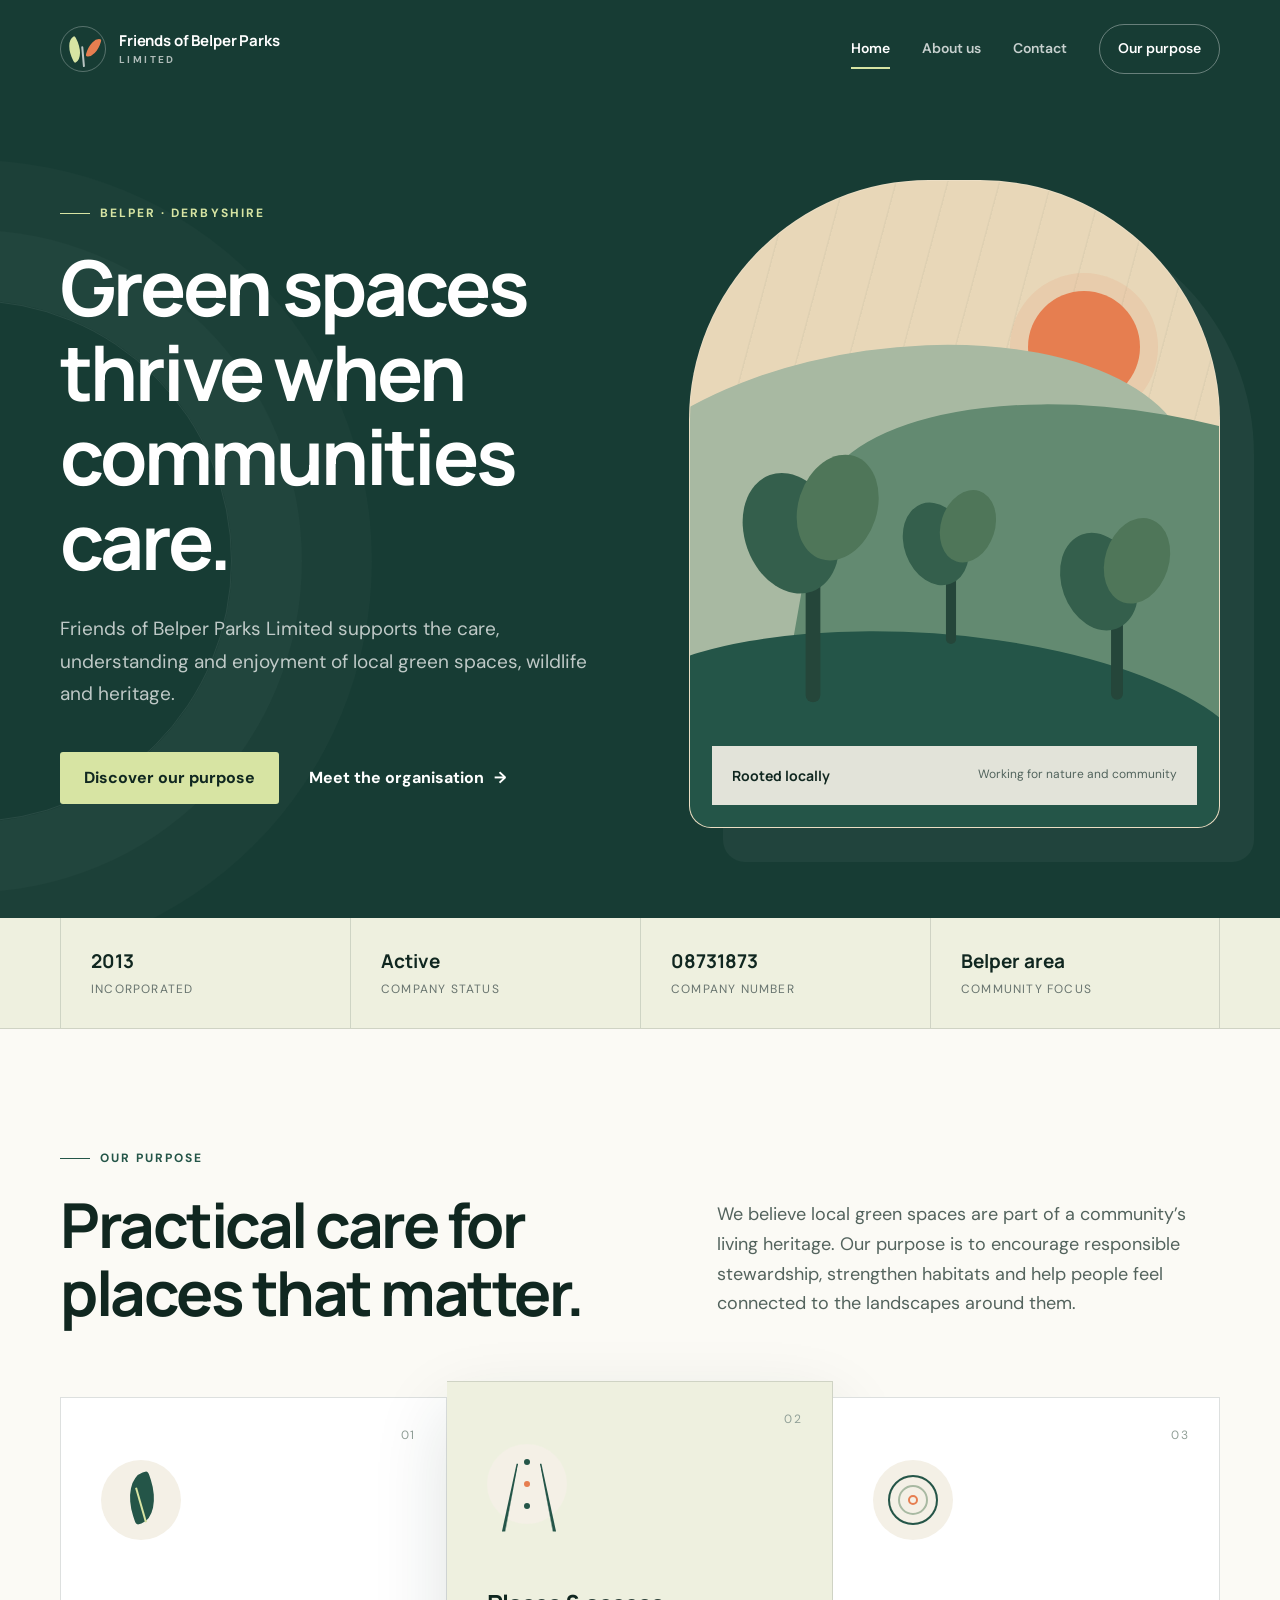
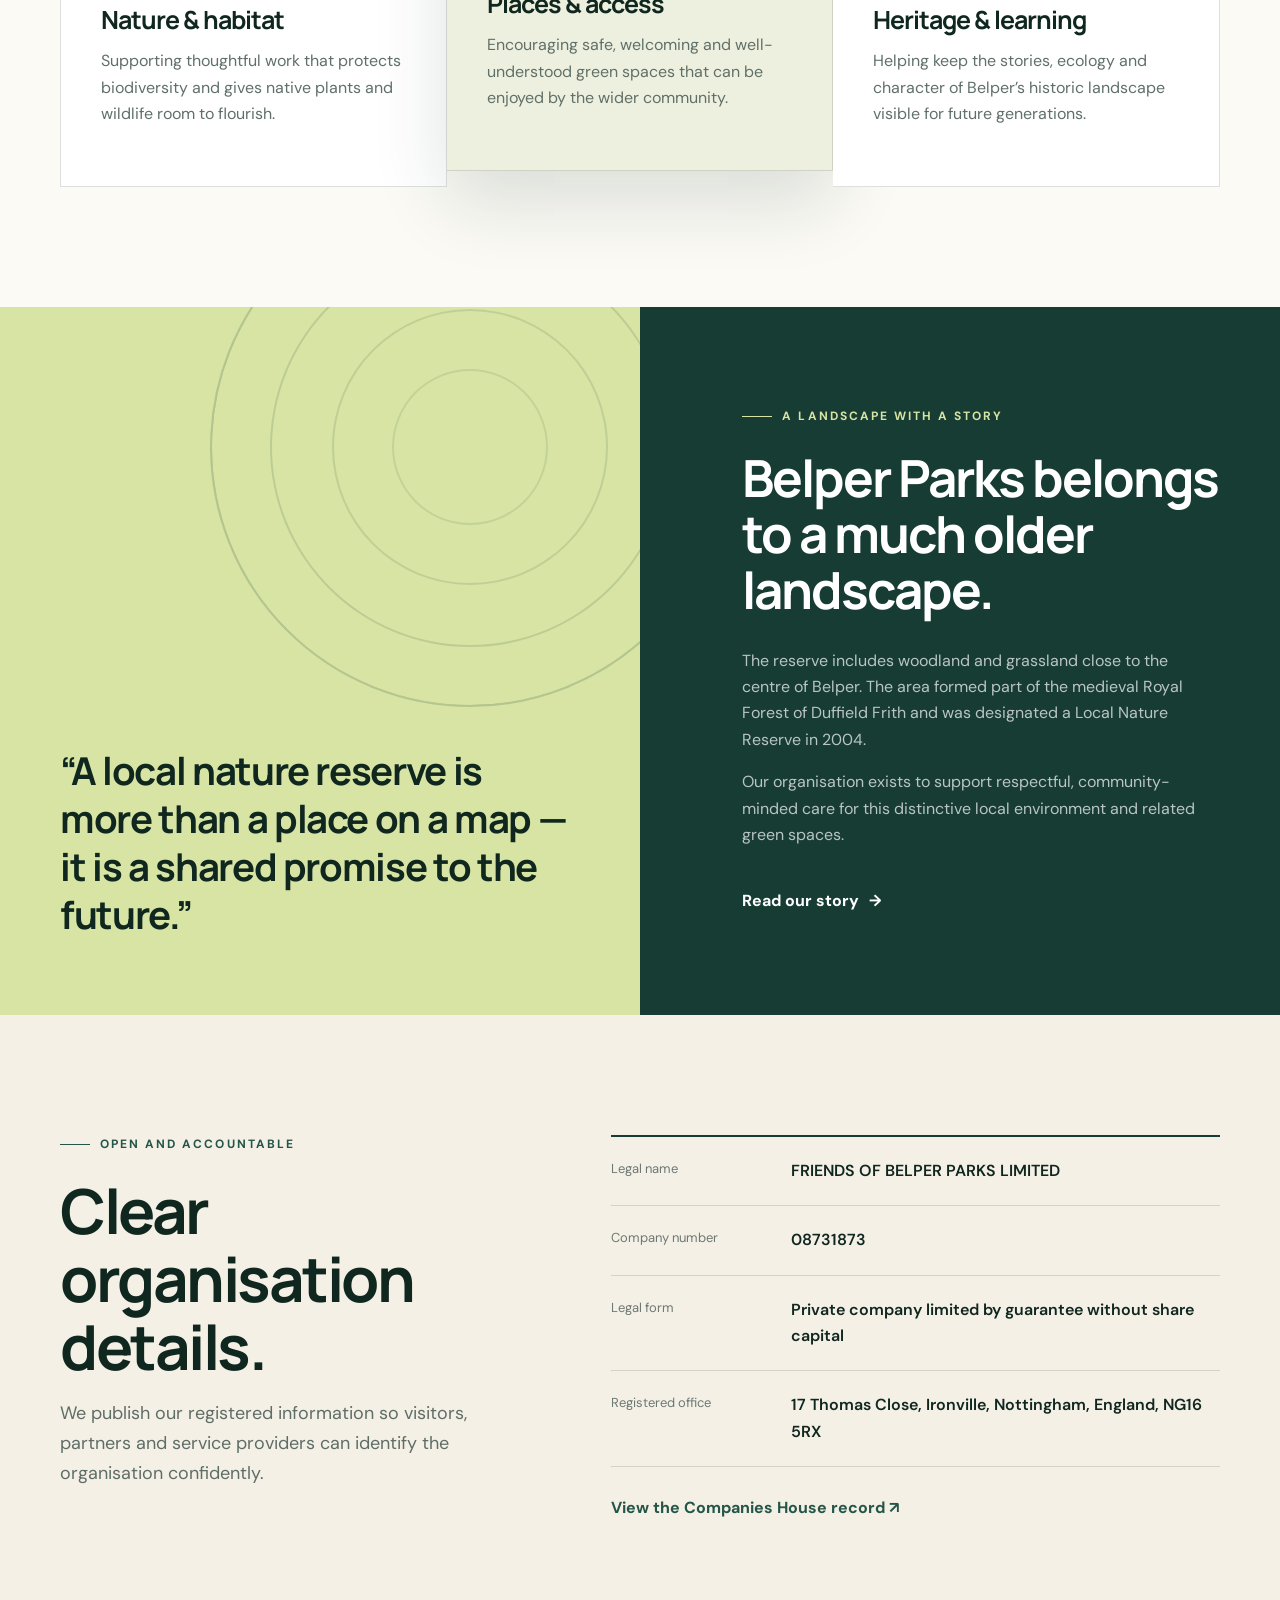
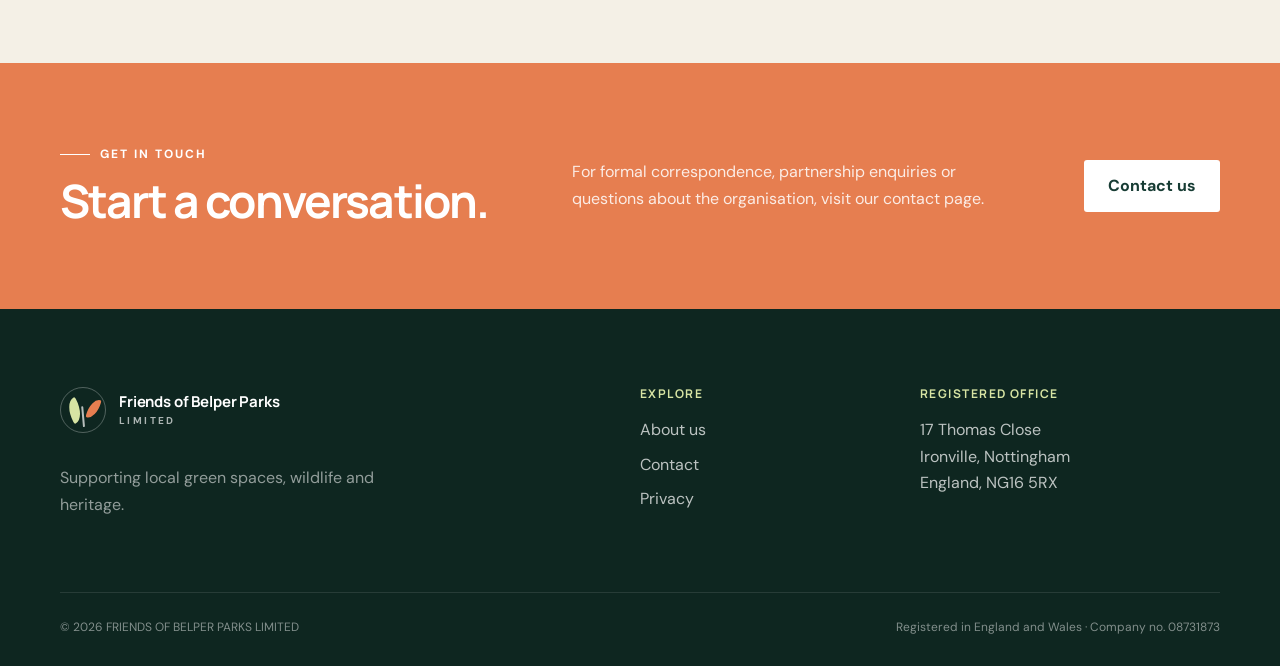
==== index.html @ 8a10a238 "Launch Friends of Belper Parks website" ====
<!doctype html>
<html lang="en">
  <head>
    <meta charset="utf-8" />
    <meta name="viewport" content="width=device-width, initial-scale=1" />
    <meta name="theme-color" content="#173c34" />
    <meta
      name="description"
      content="The official website of Friends of Belper Parks Limited, a community company supporting local green spaces, wildlife and heritage."
    />
    <meta property="og:title" content="Friends of Belper Parks Limited" />
    <meta
      property="og:description"
      content="Supporting local green spaces, wildlife and the heritage that connects our communities."
    />
    <meta property="og:type" content="website" />
    <title>Friends of Belper Parks Limited</title>
    <link rel="stylesheet" href="./assets/styles.css" />
    <script type="application/ld+json">
      {
        "@context": "https://schema.org",
        "@type": "Organization",
        "name": "FRIENDS OF BELPER PARKS LIMITED",
        "legalName": "FRIENDS OF BELPER PARKS LIMITED",
        "identifier": [
          {
            "@type": "PropertyValue",
            "propertyID": "Companies House",
            "value": "08731873"
          },
          {
            "@type": "PropertyValue",
            "propertyID": "D-U-N-S",
            "value": "219688406"
          }
        ],
        "foundingDate": "2013-10-14",
        "address": {
          "@type": "PostalAddress",
          "streetAddress": "17 Thomas Close",
          "addressLocality": "Ironville",
          "addressRegion": "Nottingham",
          "postalCode": "NG16 5RX",
          "addressCountry": "GB"
        }
      }
    </script>
  </head>
  <body>
    <a class="skip-link" href="#main-content">Skip to main content</a>

    <header class="site-header" data-header>
      <div class="shell header-inner">
        <a class="brand" href="./index.html" aria-label="Friends of Belper Parks home">
          <span class="brand-mark" aria-hidden="true"><span></span></span>
          <span class="brand-copy">
            <strong>Friends of Belper Parks</strong>
            <small>Limited</small>
          </span>
        </a>

        <button class="menu-button" type="button" aria-expanded="false" aria-controls="site-nav">
          <span></span><span></span><span></span>
          <span class="sr-only">Open navigation</span>
        </button>

        <nav id="site-nav" class="site-nav" aria-label="Primary navigation">
          <a class="active" href="./index.html">Home</a>
          <a href="./about.html">About us</a>
          <a href="./contact.html">Contact</a>
          <a class="nav-cta" href="#our-purpose">Our purpose</a>
        </nav>
      </div>
    </header>

    <main id="main-content">
      <section class="hero">
        <div class="shell hero-grid">
          <div class="hero-copy">
            <p class="eyebrow"><span></span> Belper · Derbyshire</p>
            <h1>Green spaces thrive when communities care.</h1>
            <p class="hero-intro">
              Friends of Belper Parks Limited supports the care, understanding and enjoyment of local
              green spaces, wildlife and heritage.
            </p>
            <div class="hero-actions">
              <a class="button button-primary" href="#our-purpose">Discover our purpose</a>
              <a class="text-link" href="./about.html">Meet the organisation <span aria-hidden="true">→</span></a>
            </div>
          </div>

          <div class="landscape" aria-label="Abstract landscape inspired by Belper's woodland and meadow">
            <div class="sun"></div>
            <div class="hill hill-back"></div>
            <div class="hill hill-mid"></div>
            <div class="hill hill-front"></div>
            <div class="tree tree-one"><i></i><b></b></div>
            <div class="tree tree-two"><i></i><b></b></div>
            <div class="tree tree-three"><i></i><b></b></div>
            <p class="landscape-note"><strong>Rooted locally</strong><span>Working for nature and community</span></p>
          </div>
        </div>
      </section>

      <section class="trust-strip" aria-label="Organisation facts">
        <div class="shell trust-grid">
          <p><strong>2013</strong><span>Incorporated</span></p>
          <p><strong>Active</strong><span>Company status</span></p>
          <p><strong>08731873</strong><span>Company number</span></p>
          <p><strong>Belper area</strong><span>Community focus</span></p>
        </div>
      </section>

      <section id="our-purpose" class="section purpose-section">
        <div class="shell">
          <div class="section-heading two-column-heading">
            <div>
              <p class="eyebrow dark"><span></span> Our purpose</p>
              <h2>Practical care for places that matter.</h2>
            </div>
            <p>
              We believe local green spaces are part of a community’s living heritage. Our purpose is to
              encourage responsible stewardship, strengthen habitats and help people feel connected to the
              landscapes around them.
            </p>
          </div>

          <div class="focus-grid">
            <article class="focus-card">
              <span class="card-number">01</span>
              <div class="card-icon leaf-icon" aria-hidden="true"></div>
              <h3>Nature & habitat</h3>
              <p>Supporting thoughtful work that protects biodiversity and gives native plants and wildlife room to flourish.</p>
            </article>
            <article class="focus-card featured">
              <span class="card-number">02</span>
              <div class="card-icon path-icon" aria-hidden="true"></div>
              <h3>Places & access</h3>
              <p>Encouraging safe, welcoming and well-understood green spaces that can be enjoyed by the wider community.</p>
            </article>
            <article class="focus-card">
              <span class="card-number">03</span>
              <div class="card-icon rings-icon" aria-hidden="true"></div>
              <h3>Heritage & learning</h3>
              <p>Helping keep the stories, ecology and character of Belper’s historic landscape visible for future generations.</p>
            </article>
          </div>
        </div>
      </section>

      <section class="section story-section">
        <div class="shell story-grid">
          <div class="story-panel">
            <div class="story-rings" aria-hidden="true"></div>
            <blockquote>
              “A local nature reserve is more than a place on a map — it is a shared promise to the future.”
            </blockquote>
          </div>
          <div class="story-copy">
            <p class="eyebrow"><span></span> A landscape with a story</p>
            <h2>Belper Parks belongs to a much older landscape.</h2>
            <p>
              The reserve includes woodland and grassland close to the centre of Belper. The area formed part
              of the medieval Royal Forest of Duffield Frith and was designated a Local Nature Reserve in 2004.
            </p>
            <p>
              Our organisation exists to support respectful, community-minded care for this distinctive local
              environment and related green spaces.
            </p>
            <a class="text-link light" href="./about.html">Read our story <span aria-hidden="true">→</span></a>
          </div>
        </div>
      </section>

      <section class="section transparency-section">
        <div class="shell transparency-grid">
          <div>
            <p class="eyebrow dark"><span></span> Open and accountable</p>
            <h2>Clear organisation details.</h2>
            <p class="section-copy">
              We publish our registered information so visitors, partners and service providers can identify
              the organisation confidently.
            </p>
          </div>
          <dl class="details-card">
            <div><dt>Legal name</dt><dd>FRIENDS OF BELPER PARKS LIMITED</dd></div>
            <div><dt>Company number</dt><dd>08731873</dd></div>
            <div><dt>Legal form</dt><dd>Private company limited by guarantee without share capital</dd></div>
            <div><dt>Registered office</dt><dd>17 Thomas Close, Ironville, Nottingham, England, NG16 5RX</dd></div>
            <div class="details-action">
              <a href="https://find-and-update.company-information.service.gov.uk/company/08731873" target="_blank" rel="noopener noreferrer">
                View the Companies House record <span aria-hidden="true">↗</span>
              </a>
            </div>
          </dl>
        </div>
      </section>

      <section class="cta-section">
        <div class="shell cta-inner">
          <div>
            <p class="eyebrow"><span></span> Get in touch</p>
            <h2>Start a conversation.</h2>
          </div>
          <p>For formal correspondence, partnership enquiries or questions about the organisation, visit our contact page.</p>
          <a class="button button-light" href="./contact.html">Contact us</a>
        </div>
      </section>
    </main>

    <footer class="site-footer">
      <div class="shell footer-grid">
        <div>
          <a class="brand footer-brand" href="./index.html">
            <span class="brand-mark" aria-hidden="true"><span></span></span>
            <span class="brand-copy"><strong>Friends of Belper Parks</strong><small>Limited</small></span>
          </a>
          <p>Supporting local green spaces, wildlife and heritage.</p>
        </div>
        <div>
          <h2>Explore</h2>
          <a href="./about.html">About us</a>
          <a href="./contact.html">Contact</a>
          <a href="./privacy.html">Privacy</a>
        </div>
        <div>
          <h2>Registered office</h2>
          <address>17 Thomas Close<br />Ironville, Nottingham<br />England, NG16 5RX</address>
        </div>
      </div>
      <div class="shell footer-bottom">
        <p>© <span data-year></span> FRIENDS OF BELPER PARKS LIMITED</p>
        <p>Registered in England and Wales · Company no. 08731873</p>
      </div>
    </footer>

    <script src="./assets/site.js" defer></script>
  </body>
</html>
---- assets/styles.css ----
@import url("https://fonts.googleapis.com/css2?family=DM+Sans:wght@400;500;600;700&family=Manrope:wght@500;600;700;800&display=swap");

:root {
  --ink: #102720;
  --green: #173c34;
  --green-2: #245548;
  --sage: #a8b9a2;
  --lime: #d7e4a3;
  --cream: #f4f0e6;
  --paper: #fbfaf5;
  --orange: #e67e50;
  --line: rgba(16, 39, 32, 0.14);
  --shadow: 0 30px 70px rgba(22, 53, 45, 0.14);
}

* { box-sizing: border-box; }
html { scroll-behavior: smooth; }
body {
  margin: 0;
  color: var(--ink);
  background: var(--paper);
  font-family: "DM Sans", system-ui, -apple-system, BlinkMacSystemFont, "Segoe UI", sans-serif;
  font-size: 16px;
  line-height: 1.65;
  -webkit-font-smoothing: antialiased;
}
a { color: inherit; }
button, input, textarea { font: inherit; }
.shell { width: min(1160px, calc(100% - 48px)); margin: 0 auto; }
.narrow-shell { width: min(800px, calc(100% - 48px)); }
.sr-only { position: absolute; width: 1px; height: 1px; overflow: hidden; clip: rect(0, 0, 0, 0); }
.skip-link { position: fixed; top: 12px; left: 12px; z-index: 999; padding: 10px 16px; background: white; transform: translateY(-150%); }
.skip-link:focus { transform: translateY(0); }

.site-header { position: absolute; inset: 0 0 auto; z-index: 20; color: white; }
.site-header.inner-header { position: relative; background: var(--green); }
.header-inner { min-height: 98px; display: flex; align-items: center; justify-content: space-between; gap: 32px; }
.brand { display: inline-flex; align-items: center; gap: 13px; text-decoration: none; }
.brand-mark { position: relative; width: 46px; height: 46px; display: grid; place-items: center; border: 1px solid rgba(255,255,255,.28); border-radius: 50%; }
.brand-mark::before, .brand-mark::after, .brand-mark span { content: ""; position: absolute; width: 13px; height: 24px; background: var(--lime); border-radius: 90% 10% 90% 10%; transform-origin: bottom right; }
.brand-mark::before { transform: translate(-4px, -4px) rotate(-28deg); }
.brand-mark::after { transform: translate(6px, -2px) scale(.84) rotate(16deg); background: var(--orange); }
.brand-mark span { width: 2px; height: 21px; border-radius: 3px; background: rgba(255,255,255,.7); transform: translate(1px, 7px) rotate(-5deg); }
.brand-copy { display: grid; line-height: 1.05; }
.brand-copy strong { font-family: "Manrope", sans-serif; font-size: 15px; letter-spacing: -.01em; }
.brand-copy small { margin-top: 6px; color: rgba(255,255,255,.66); font-size: 10px; font-weight: 700; letter-spacing: .24em; text-transform: uppercase; }
.site-nav { display: flex; align-items: center; gap: 32px; }
.site-nav a { position: relative; color: rgba(255,255,255,.76); text-decoration: none; font-size: 14px; font-weight: 600; }
.site-nav a:not(.nav-cta)::after { content: ""; position: absolute; right: 0; bottom: -8px; left: 0; height: 2px; background: var(--lime); transform: scaleX(0); transition: transform .2s ease; }
.site-nav a:hover, .site-nav a:focus-visible, .site-nav a.active { color: white; }
.site-nav a:hover::after, .site-nav a:focus-visible::after, .site-nav a.active::after { transform: scaleX(1); }
.site-nav .nav-cta { padding: 12px 18px; border: 1px solid rgba(255,255,255,.35); border-radius: 999px; color: white; }
.site-nav .nav-cta:hover { background: white; color: var(--green); }
.menu-button { display: none; border: 0; background: none; padding: 8px; }
.menu-button > span:not(.sr-only) { display: block; width: 24px; height: 2px; margin: 5px; background: white; }

.hero { position: relative; min-height: 780px; padding: 180px 0 90px; overflow: hidden; color: white; background: var(--green); }
.hero::before { content: ""; position: absolute; width: 520px; height: 520px; left: -290px; top: 300px; border: 1px solid rgba(255,255,255,.08); border-radius: 50%; box-shadow: 0 0 0 70px rgba(255,255,255,.025), 0 0 0 140px rgba(255,255,255,.018); }
.hero-grid { position: relative; display: grid; grid-template-columns: 1.02fr .98fr; align-items: center; gap: 76px; }
.eyebrow { display: flex; align-items: center; gap: 10px; margin: 0 0 22px; color: var(--lime); font-size: 12px; font-weight: 700; letter-spacing: .17em; text-transform: uppercase; }
.eyebrow span { width: 30px; height: 1px; background: currentColor; }
.eyebrow.dark { color: var(--green-2); }
h1, h2, h3 { font-family: "Manrope", sans-serif; line-height: 1.1; letter-spacing: -.04em; }
.hero h1 { max-width: 680px; margin: 0; font-size: clamp(52px, 6vw, 84px); font-weight: 700; }
.hero-intro { max-width: 610px; margin: 30px 0 0; color: rgba(255,255,255,.72); font-size: 19px; line-height: 1.7; }
.hero-actions { display: flex; align-items: center; gap: 30px; margin-top: 42px; }
.button { display: inline-flex; align-items: center; justify-content: center; min-height: 52px; padding: 0 24px; border-radius: 3px; text-decoration: none; font-weight: 700; transition: transform .2s ease, background .2s ease; }
.button:hover { transform: translateY(-2px); }
.button-primary { background: var(--lime); color: var(--ink); }
.button-light { background: white; color: var(--green); }
.text-link { display: inline-flex; gap: 10px; align-items: center; text-decoration: none; color: var(--green); font-weight: 700; }
.hero .text-link, .text-link.light { color: white; }
.text-link span { transition: transform .2s ease; }
.text-link:hover span { transform: translateX(4px); }

.landscape { position: relative; aspect-ratio: .82; overflow: hidden; border: 1px solid rgba(255,255,255,.16); border-radius: 240px 240px 22px 22px; background: #e8d7b8; box-shadow: 34px 34px 0 rgba(255,255,255,.045); }
.landscape::before { content: ""; position: absolute; inset: 0; background: repeating-linear-gradient(105deg, transparent 0 48px, rgba(23,60,52,.045) 49px 50px); }
.sun { position: absolute; width: 112px; height: 112px; top: 17%; right: 15%; border-radius: 50%; background: var(--orange); box-shadow: 0 0 0 18px rgba(230,126,80,.12); }
.hill { position: absolute; border-radius: 50% 50% 0 0; transform: rotate(-8deg); }
.hill-back { width: 115%; height: 48%; left: -20%; bottom: 26%; background: var(--sage); }
.hill-mid { width: 125%; height: 46%; right: -48%; bottom: 18%; background: #638a71; transform: rotate(10deg); }
.hill-front { width: 125%; height: 38%; left: -18%; bottom: -8%; background: var(--green-2); transform: rotate(4deg); }
.tree { position: absolute; z-index: 3; bottom: 20%; width: 14px; height: 150px; background: #25463a; border-radius: 8px; }
.tree i, .tree b { position: absolute; display: block; border-radius: 50%; background: #345f4c; }
.tree i { width: 88px; height: 118px; top: -48px; left: -58px; transform: rotate(-20deg); }
.tree b { width: 75px; height: 103px; top: -65px; right: -54px; background: #4f7659; transform: rotate(18deg); }
.tree-one { left: 22%; height: 172px; transform: scale(1.05); }
.tree-two { left: 48%; bottom: 25%; transform: scale(.72); }
.tree-three { right: 18%; bottom: 18%; transform: scale(.85); }
.landscape-note { position: absolute; z-index: 5; right: 22px; bottom: 22px; left: 22px; margin: 0; padding: 18px 20px; display: flex; align-items: center; justify-content: space-between; gap: 16px; background: rgba(244,240,230,.92); color: var(--ink); backdrop-filter: blur(7px); }
.landscape-note strong { font-family: "Manrope"; font-size: 14px; }
.landscape-note span { color: #52645d; font-size: 12px; }

.trust-strip { background: #eef0df; border-bottom: 1px solid var(--line); }
.trust-grid { display: grid; grid-template-columns: repeat(4, 1fr); }
.trust-grid p { margin: 0; min-height: 110px; padding: 24px 30px; display: grid; align-content: center; border-left: 1px solid var(--line); }
.trust-grid p:last-child { border-right: 1px solid var(--line); }
.trust-grid strong { font-family: "Manrope"; font-size: 19px; }
.trust-grid span { margin-top: 3px; color: #68746f; font-size: 12px; text-transform: uppercase; letter-spacing: .1em; }
.section { padding: 120px 0; }
.two-column-heading { display: grid; grid-template-columns: 1.05fr .95fr; gap: 100px; align-items: end; }
.section-heading h2, .transparency-section h2 { max-width: 620px; margin: 0; font-size: clamp(38px, 5vw, 62px); }
.section-heading > p { margin: 0 0 8px; color: #53635d; font-size: 18px; }
.focus-grid { display: grid; grid-template-columns: repeat(3, 1fr); margin-top: 70px; }
.focus-card { position: relative; min-height: 390px; padding: 40px; border: 1px solid var(--line); background: white; }
.focus-card + .focus-card { border-left: 0; }
.focus-card.featured { background: #eef0df; transform: translateY(-16px); box-shadow: var(--shadow); }
.card-number { position: absolute; top: 28px; right: 30px; color: #91a098; font-size: 12px; letter-spacing: .12em; }
.card-icon { position: relative; width: 80px; height: 80px; margin: 22px 0 66px; border-radius: 50%; background: var(--cream); }
.card-icon::before, .card-icon::after { content: ""; position: absolute; }
.leaf-icon::before { width: 28px; height: 48px; top: 14px; left: 27px; border-radius: 80% 10% 80% 10%; background: var(--green-2); transform: rotate(-18deg); }
.leaf-icon::after { width: 2px; height: 36px; top: 27px; left: 39px; background: var(--lime); transform: rotate(-16deg); }
.path-icon::before { width: 30px; height: 64px; top: 9px; left: 25px; border: solid var(--green-2); border-width: 0 2px; transform: perspective(35px) rotateX(24deg); }
.path-icon::after { width: 6px; height: 6px; top: 37px; left: 37px; border-radius: 50%; background: var(--orange); box-shadow: 0 -22px 0 var(--green-2), 0 22px 0 var(--green-2); }
.rings-icon::before { inset: 15px; border: 2px solid var(--green-2); border-radius: 50%; box-shadow: inset 0 0 0 8px var(--cream), inset 0 0 0 10px var(--sage), inset 0 0 0 18px var(--cream), inset 0 0 0 20px var(--orange); }
.focus-card h3 { margin: 0 0 15px; font-size: 25px; }
.focus-card p { margin: 0; color: #607069; }

.story-section { padding: 0; color: white; background: var(--green); }
.story-grid { width: 100%; max-width: none; display: grid; grid-template-columns: 1fr 1fr; }
.story-panel { position: relative; min-height: 650px; display: flex; align-items: end; overflow: hidden; padding: 76px max(48px, calc((100vw - 1160px) / 2)); background: var(--lime); color: var(--ink); }
.story-panel blockquote { position: relative; z-index: 2; max-width: 510px; margin: 0; font-family: "Manrope"; font-size: clamp(27px, 3vw, 42px); font-weight: 700; line-height: 1.25; letter-spacing: -.035em; }
.story-rings { position: absolute; width: 520px; height: 520px; top: -120px; right: -90px; border: 2px solid rgba(23,60,52,.18); border-radius: 50%; box-shadow: inset 0 0 0 58px var(--lime), inset 0 0 0 60px rgba(23,60,52,.14), inset 0 0 0 120px var(--lime), inset 0 0 0 122px rgba(23,60,52,.12), inset 0 0 0 180px var(--lime), inset 0 0 0 182px rgba(23,60,52,.1); }
.story-copy { padding: 100px max(48px, calc((100vw - 1160px) / 2)) 100px 8vw; }
.story-copy h2 { max-width: 560px; margin: 0 0 30px; font-size: clamp(38px, 4vw, 58px); }
.story-copy p:not(.eyebrow) { max-width: 570px; color: rgba(255,255,255,.7); }
.story-copy .text-link { margin-top: 24px; }

.transparency-section { background: var(--cream); }
.transparency-grid { display: grid; grid-template-columns: .85fr 1.15fr; gap: 100px; align-items: start; }
.section-copy { max-width: 470px; color: #5f6d67; font-size: 18px; }
.details-card { margin: 0; padding: 0; border-top: 2px solid var(--green); }
.details-card > div { display: grid; grid-template-columns: 150px 1fr; gap: 30px; padding: 21px 0; border-bottom: 1px solid var(--line); }
.details-card dt { color: #6d7974; font-size: 13px; }
.details-card dd { margin: 0; font-weight: 600; }
.details-card .details-action { display: block; padding-top: 28px; border: 0; }
.details-action a { text-decoration: none; color: var(--green-2); font-weight: 700; }
.cta-section { padding: 82px 0; color: white; background: var(--orange); }
.cta-inner { display: grid; grid-template-columns: 1fr 1fr auto; align-items: center; gap: 60px; }
.cta-inner h2 { margin: 0; font-size: 46px; }
.cta-inner .eyebrow { margin-bottom: 12px; color: white; }
.cta-inner > p { margin: 0; color: rgba(255,255,255,.85); }

.site-footer { padding: 78px 0 28px; color: white; background: #0e2620; }
.footer-grid { display: grid; grid-template-columns: 1.7fr .7fr 1fr; gap: 70px; padding-bottom: 58px; }
.footer-grid > div:first-child > p { max-width: 360px; margin-top: 24px; color: rgba(255,255,255,.55); }
.footer-grid h2 { margin: 0 0 17px; color: var(--lime); font-size: 12px; letter-spacing: .12em; text-transform: uppercase; }
.footer-grid a:not(.brand) { display: block; margin: 8px 0; color: rgba(255,255,255,.72); text-decoration: none; }
.footer-grid address { color: rgba(255,255,255,.72); font-style: normal; }
.footer-bottom { padding-top: 25px; display: flex; justify-content: space-between; gap: 30px; border-top: 1px solid rgba(255,255,255,.1); color: rgba(255,255,255,.48); font-size: 12px; }
.footer-bottom p { margin: 0; }
.footer-bottom a { color: inherit; }
.compact-footer { padding-top: 28px; }

.page-hero { padding: 100px 0 105px; color: white; background: var(--green); }
.page-hero h1 { margin: 0; font-size: clamp(48px, 7vw, 78px); }
.page-hero p:not(.eyebrow) { max-width: 680px; margin: 28px 0 0; color: rgba(255,255,255,.7); font-size: 19px; }
.small-page-hero { padding-bottom: 85px; }
.content-grid { display: grid; grid-template-columns: 280px 1fr; gap: 100px; align-items: start; }
.content-aside { position: sticky; top: 40px; padding: 34px; border-top: 4px solid var(--orange); background: var(--cream); }
.content-aside p { margin: 20px 0 2px; color: #718079; font-size: 12px; letter-spacing: .1em; text-transform: uppercase; }
.content-aside p:first-child { margin-top: 0; }
.prose { font-size: 18px; }
.prose h2 { margin: 0 0 24px; font-size: 40px; }
.prose p + h2 { margin-top: 72px; }
.prose p { color: #51625b; }
.prose a { color: var(--green-2); font-weight: 700; }
.source-box { margin-top: 54px; padding: 34px; border: 1px solid var(--line); background: white; }
.source-box h3 { margin: 0; font-size: 20px; }
.source-box p { margin: 8px 0 20px; font-size: 15px; }
.source-box a { display: block; margin: 10px 0; text-decoration: none; font-size: 15px; }
.contact-hero { padding-bottom: 90px; }
.contact-section { background: var(--cream); }
.contact-grid { display: grid; grid-template-columns: 1fr 1fr; gap: 30px; }
.contact-card { min-height: 430px; padding: 54px; border: 1px solid var(--line); background: white; }
.main-contact-card { color: white; background: var(--green); }
.main-contact-card .eyebrow { color: var(--lime); }
.contact-card address { margin-top: 40px; font-size: 20px; font-style: normal; line-height: 1.7; }
.contact-card address strong { display: inline-block; margin-bottom: 12px; font-family: "Manrope"; }
.contact-card .muted { margin-top: 34px; color: rgba(255,255,255,.55); font-size: 13px; }
.contact-card h2 { margin: 0 0 22px; font-size: 34px; }
.contact-card > p { color: #5d6c66; }
.contact-card hr { margin: 40px 0 26px; border: 0; border-top: 1px solid var(--line); }
.mini-details { margin: 0; }
.mini-details > div { display: flex; justify-content: space-between; gap: 30px; padding: 10px 0; }
.mini-details dt { color: #78847f; }
.mini-details dd { margin: 0; font-weight: 700; text-align: right; }
.last-updated { font-size: 13px; text-transform: uppercase; letter-spacing: .1em; }
.legal-prose h2 { margin-top: 54px; font-size: 30px; }

@media (max-width: 900px) {
  .site-nav { position: absolute; top: 82px; right: 24px; left: 24px; display: none; align-items: stretch; padding: 20px; border: 1px solid rgba(255,255,255,.14); background: #102f28; box-shadow: var(--shadow); }
  .site-nav.open { display: grid; }
  .site-nav a { padding: 10px 4px; }
  .site-nav .nav-cta { text-align: center; margin-top: 6px; }
  .menu-button { display: block; }
  .hero { min-height: auto; }
  .hero-grid, .two-column-heading, .transparency-grid, .content-grid { grid-template-columns: 1fr; gap: 55px; }
  .landscape { width: min(540px, 90%); margin: 0 auto; }
  .trust-grid { grid-template-columns: 1fr 1fr; }
  .trust-grid p:nth-child(3) { border-top: 1px solid var(--line); }
  .trust-grid p:nth-child(4) { border-top: 1px solid var(--line); }
  .focus-grid { grid-template-columns: 1fr; gap: 18px; }
  .focus-card + .focus-card { border-left: 1px solid var(--line); }
  .focus-card.featured { transform: none; }
  .story-grid { grid-template-columns: 1fr; }
  .story-panel { min-height: 500px; }
  .story-copy { padding: 90px 48px; }
  .cta-inner { grid-template-columns: 1fr; gap: 26px; }
  .cta-inner .button { justify-self: start; }
  .footer-grid { grid-template-columns: 1fr 1fr; }
  .footer-grid > div:first-child { grid-column: 1 / -1; }
  .content-aside { position: static; display: grid; grid-template-columns: repeat(3, 1fr); gap: 12px; }
  .content-aside p { margin: 0; }
  .content-aside strong { margin-bottom: 16px; }
  .contact-grid { grid-template-columns: 1fr; }
}

@media (max-width: 600px) {
  .shell, .narrow-shell { width: min(100% - 32px, 1160px); }
  .header-inner { min-height: 82px; }
  .brand-mark { width: 40px; height: 40px; }
  .hero { padding: 138px 0 64px; }
  .hero h1 { font-size: 48px; }
  .hero-intro { font-size: 17px; }
  .hero-actions { align-items: flex-start; flex-direction: column; }
  .landscape { width: 100%; border-radius: 180px 180px 16px 16px; }
  .landscape-note { align-items: flex-start; flex-direction: column; gap: 2px; }
  .trust-grid { grid-template-columns: 1fr; }
  .trust-grid p { min-height: 88px; border: 0; border-bottom: 1px solid var(--line); }
  .section { padding: 82px 0; }
  .section-heading h2, .transparency-section h2 { font-size: 40px; }
  .focus-card { min-height: 350px; padding: 30px; }
  .story-panel { min-height: 420px; padding: 48px 24px; }
  .story-copy { padding: 72px 24px; }
  .details-card > div { grid-template-columns: 1fr; gap: 4px; }
  .footer-grid { grid-template-columns: 1fr; gap: 38px; }
  .footer-grid > div:first-child { grid-column: auto; }
  .footer-bottom { flex-direction: column; gap: 8px; }
  .page-hero { padding: 76px 0; }
  .page-hero h1 { font-size: 46px; }
  .content-aside { grid-template-columns: 1fr; }
  .contact-card { min-height: 0; padding: 34px 26px; }
}

@media (prefers-reduced-motion: reduce) {
  html { scroll-behavior: auto; }
  *, *::before, *::after { transition: none !important; }
}
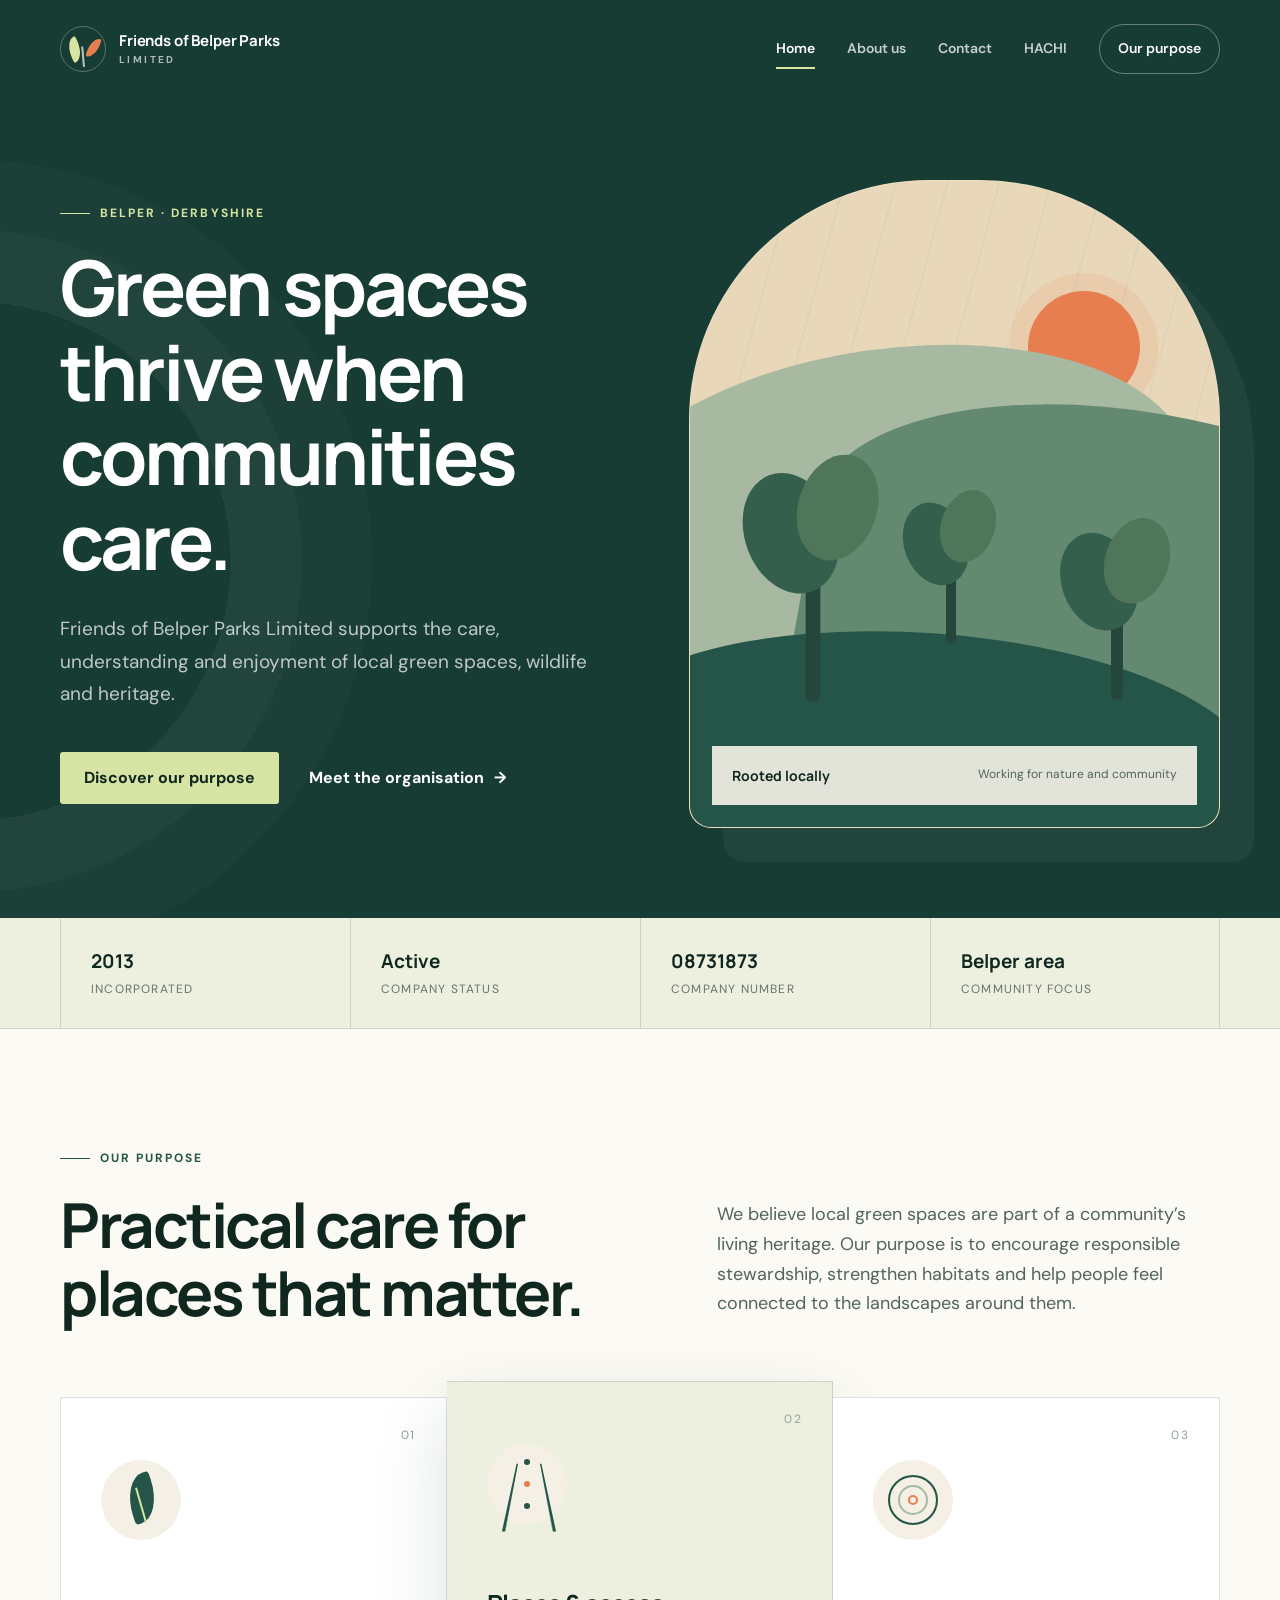
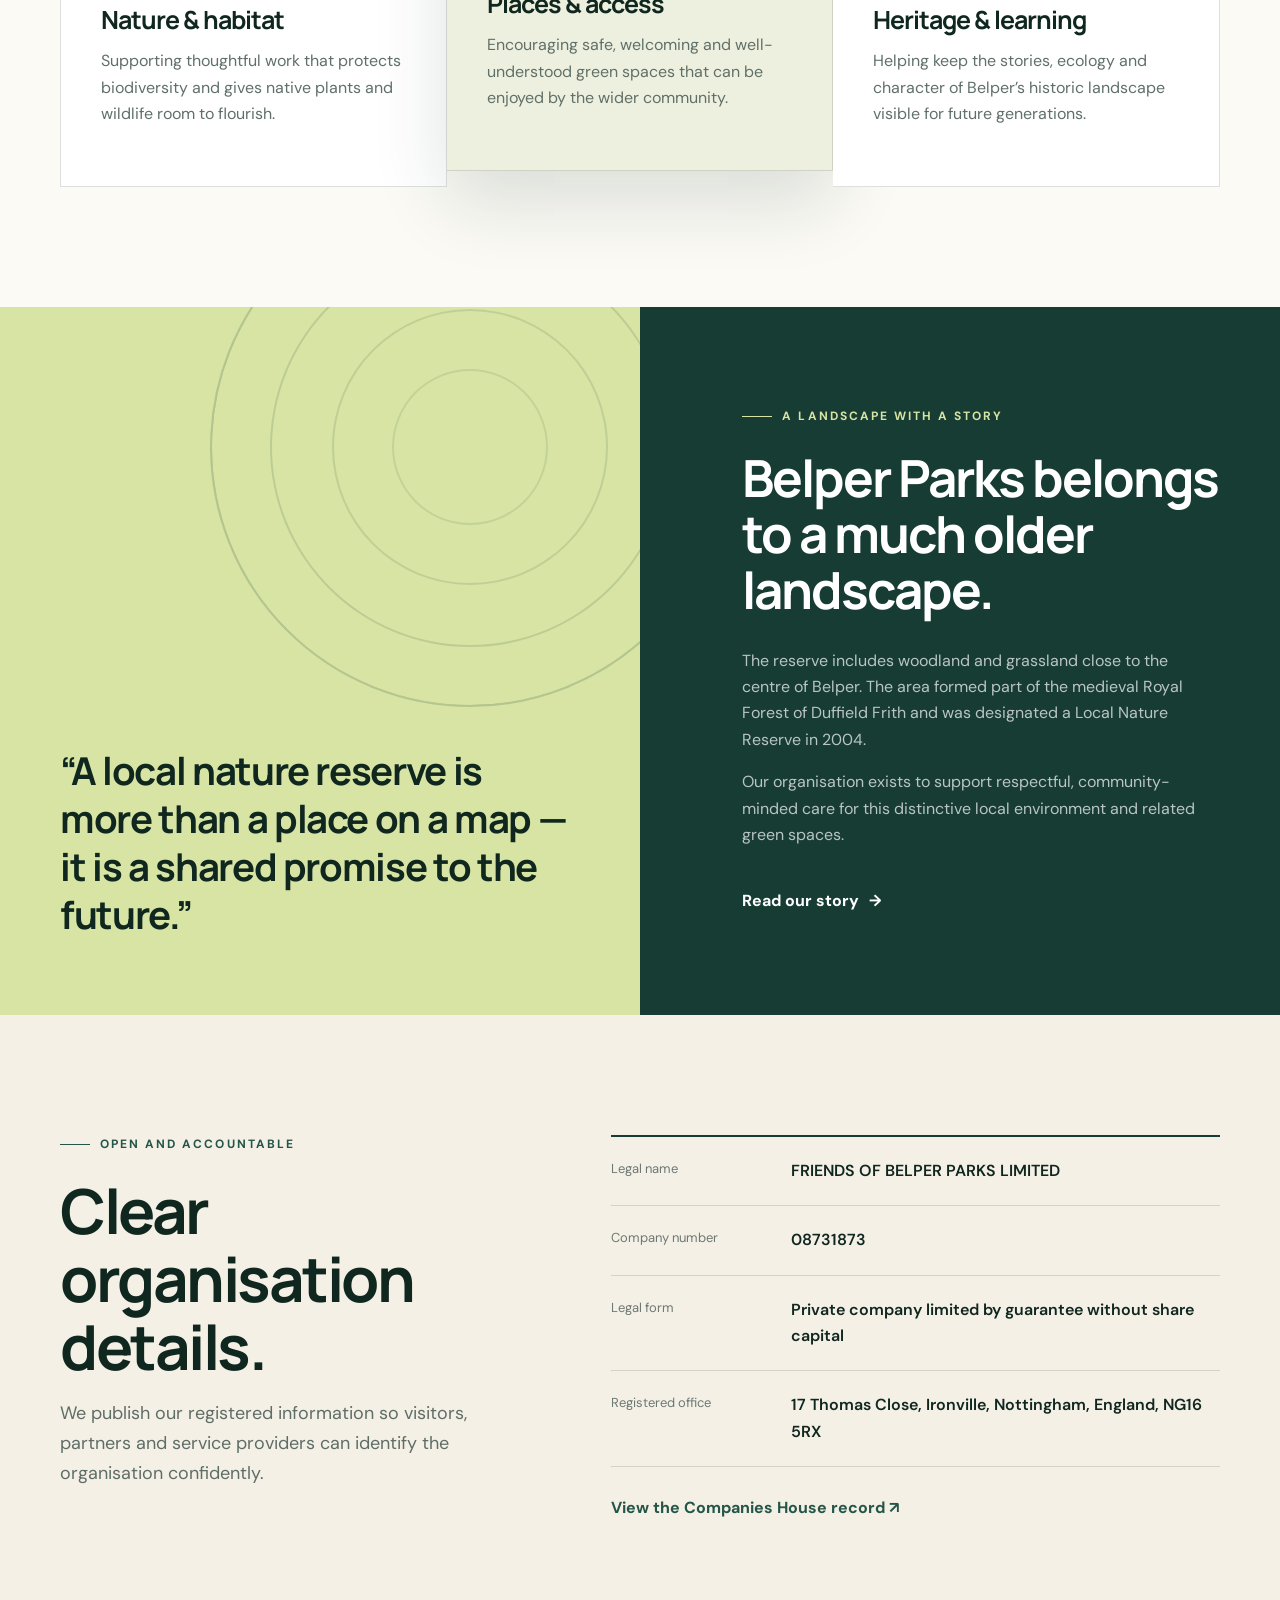
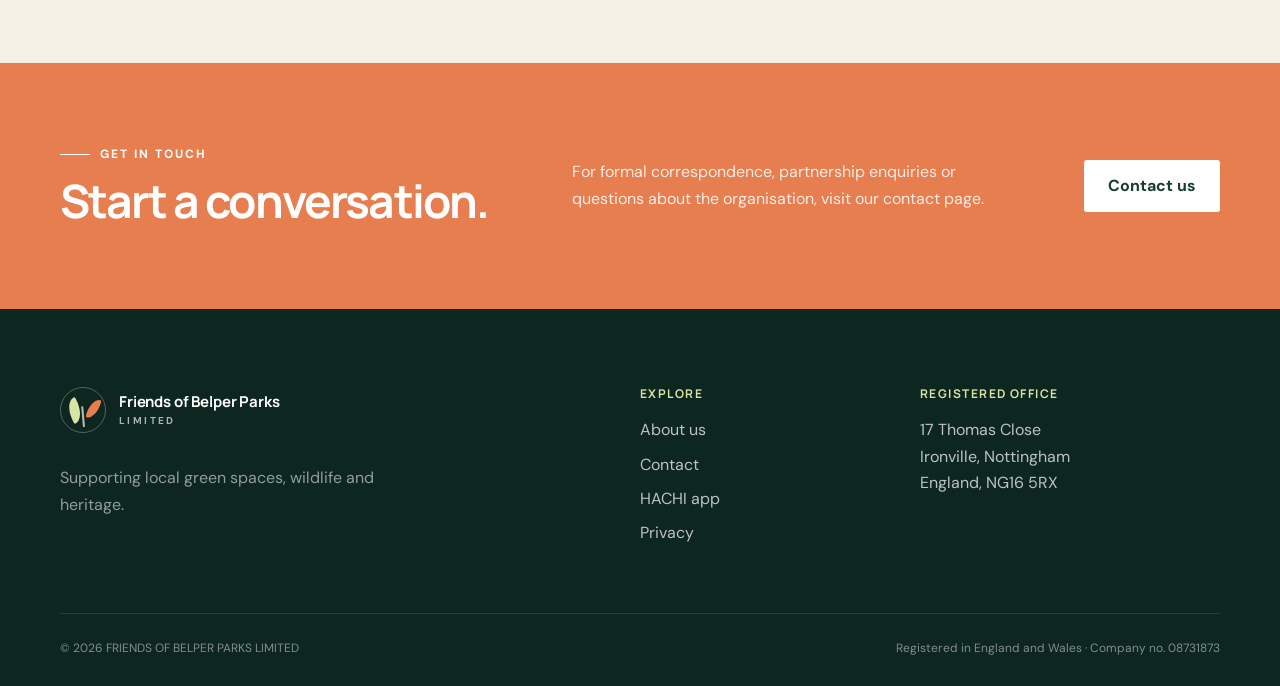
==== commit 6ed25af2: "Add HACHI community landing page" ====
--- a/index.html
+++ b/index.html
@@ -68,6 +68,7 @@
           <a class="active" href="./index.html">Home</a>
           <a href="./about.html">About us</a>
           <a href="./contact.html">Contact</a>
+          <a href="./hachi/">HACHI</a>
           <a class="nav-cta" href="#our-purpose">Our purpose</a>
         </nav>
       </div>
@@ -221,6 +222,7 @@
           <h2>Explore</h2>
           <a href="./about.html">About us</a>
           <a href="./contact.html">Contact</a>
+          <a href="./hachi/">HACHI app</a>
           <a href="./privacy.html">Privacy</a>
         </div>
         <div>
